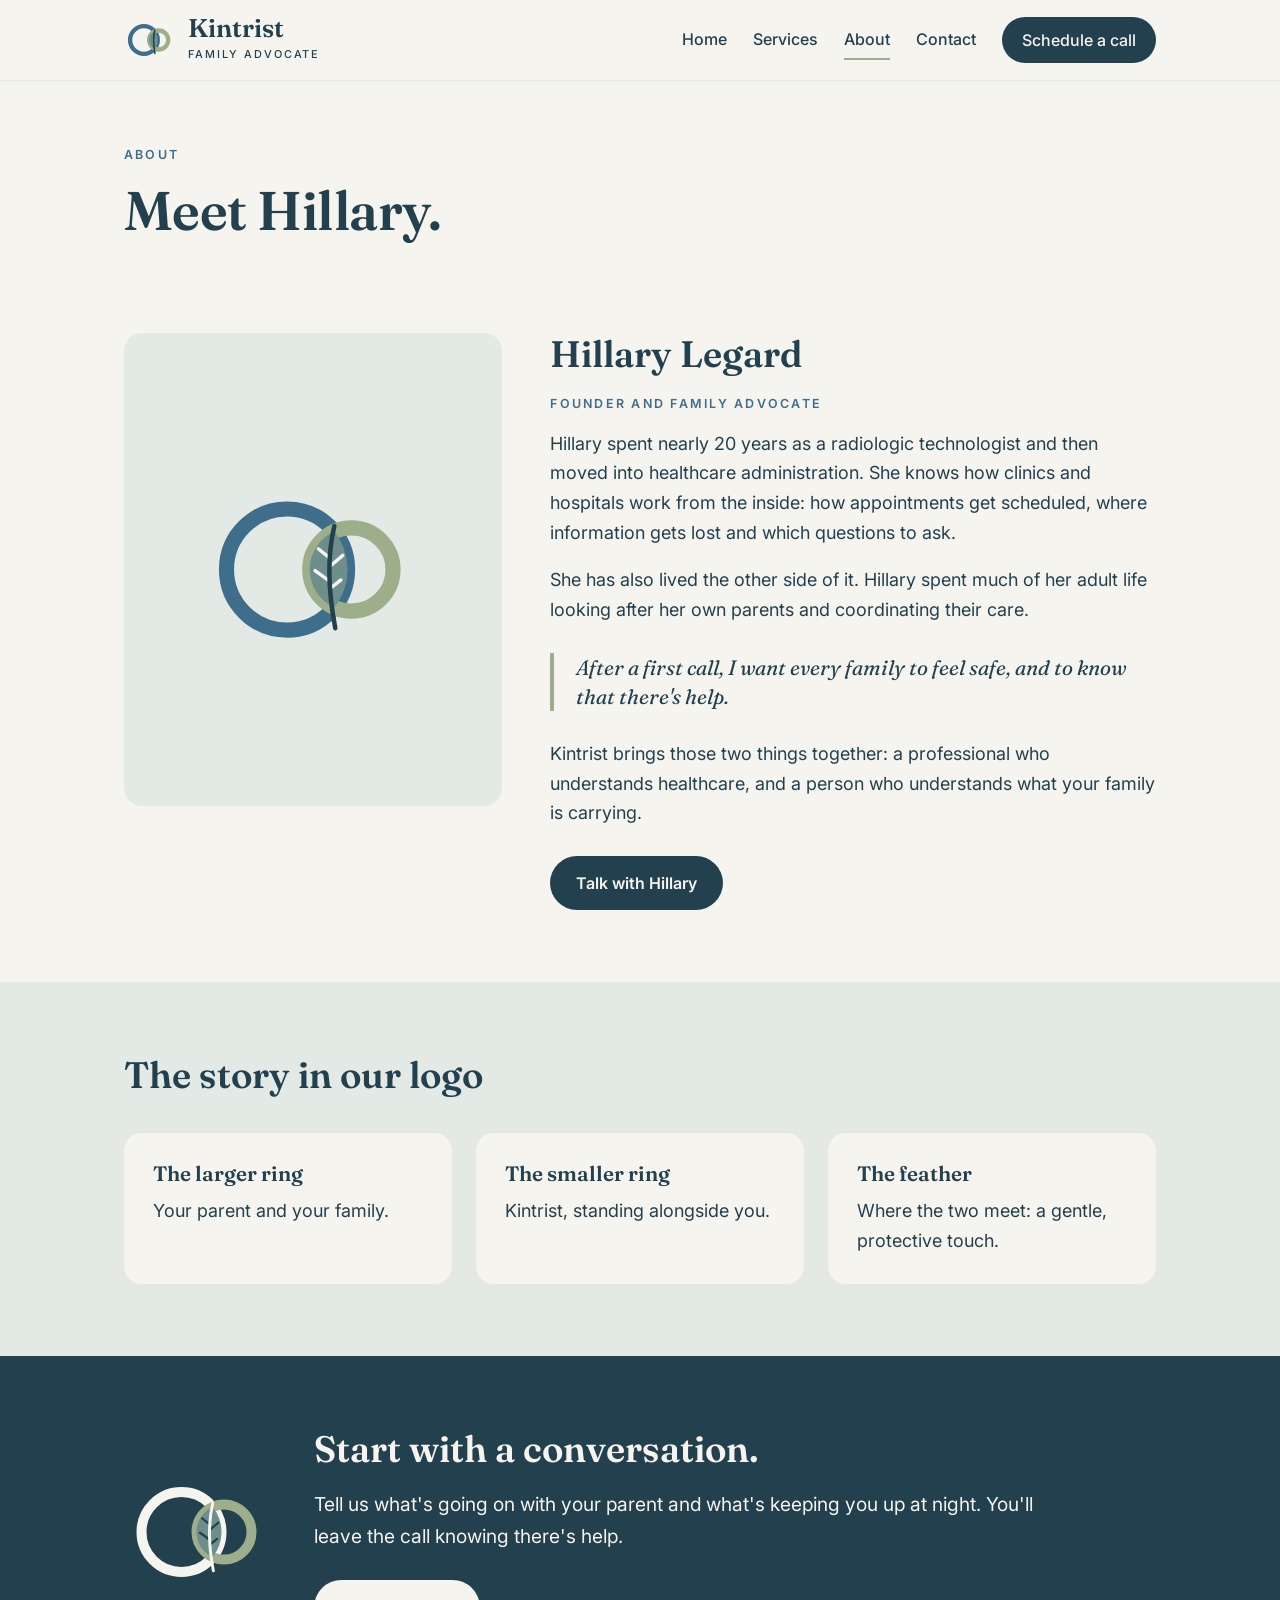
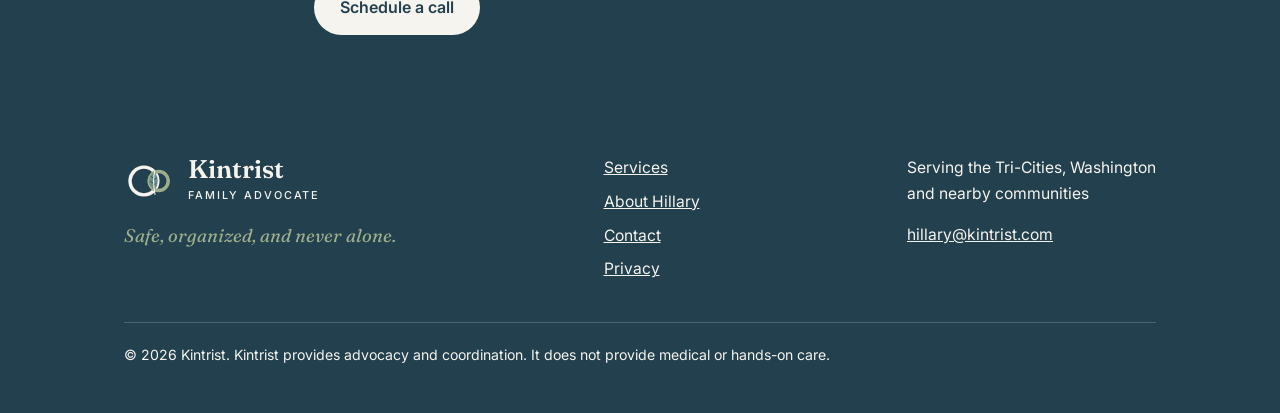
==== about.html @ 2deb4d43 "Add first draft of the Kintrist website Home, Services, About, Contact and Privacy pages in the appr" ====
<!DOCTYPE html>
<html lang="en">
<head>
  <meta charset="utf-8">
  <meta name="viewport" content="width=device-width, initial-scale=1">
  <title>About Hillary | Kintrist</title>
  <meta name="description" content="Hillary Legard, founder of Kintrist, brings nearly 20 years in healthcare to family advocacy in the Tri-Cities, WA.">
  <link rel="icon" href="favicon.svg" type="image/svg+xml">
  <link rel="preconnect" href="https://fonts.googleapis.com">
  <link rel="preconnect" href="https://fonts.gstatic.com" crossorigin>
  <link href="https://fonts.googleapis.com/css2?family=Fraunces:ital,opsz,wght@0,9..144,600;1,9..144,400&family=Inter:wght@400;500;600&display=swap" rel="stylesheet">
  <link rel="stylesheet" href="styles.css">
</head>
<body>
  <a class="skip" href="#main">Skip to main content</a>
  <header class="site-header">
    <div class="wrap">
      <a class="lockup" href="index.html" aria-label="Kintrist, Family Advocate: home">
        <svg xmlns="http://www.w3.org/2000/svg" viewBox="0 0 120 120" aria-hidden="true">
  <circle cx="46" cy="60" r="32" fill="none" stroke="#3F6E8C" stroke-width="10"/>
  <circle cx="80" cy="60" r="22" fill="none" stroke="#9DAE8A" stroke-width="10"/>
  <path d="M70.94 39.95 A32 32 0 0 1 70.94 80.05 A22 22 0 0 1 70.94 39.95 Z" fill="#6E8E8B"/>
  <path d="M71 37 Q65.5 60 71.5 91" stroke="#23404F" stroke-width="3.6" stroke-linecap="round" fill="none"/>
</svg>
        <span><span class="lockup-name">Kintrist</span><span class="lockup-desc">Family Advocate</span></span>
      </a>
      <nav class="nav" aria-label="Main">
        <a href="index.html">Home</a>
        <a href="services.html">Services</a>
        <a href="about.html" aria-current="page">About</a>
        <a href="contact.html">Contact</a>
        <a class="button" href="contact.html">Schedule a call</a>
      </nav>
    </div>
  </header>

  <main id="main">
    <section class="page-head">
      <div class="wrap">
        <p class="eyebrow">About</p>
        <h1>Meet Hillary.</h1>
      </div>
    </section>

    <section class="about">
      <div class="wrap">
        <div class="portrait">
          <svg xmlns="http://www.w3.org/2000/svg" viewBox="0 0 120 120" role="img" aria-label="Kintrist logo">
  <circle cx="46" cy="60" r="32" fill="none" stroke="#3F6E8C" stroke-width="8"/>
  <circle cx="80" cy="60" r="22" fill="none" stroke="#9DAE8A" stroke-width="8"/>
  <path d="M70.94 39.95 A32 32 0 0 1 70.94 80.05 A22 22 0 0 1 70.94 39.95 Z" fill="#6E8E8B"/>
  <path d="M68.6 54 L62.5 49 M68.3 66 L60.8 60.6 M69 58 L75.5 52.5 M68.8 70 L74.5 65.5" stroke="#F6F4EE" stroke-width="1.8" stroke-linecap="round" fill="none"/>
  <path d="M71 37 Q65.5 60 71.5 91" stroke="#23404F" stroke-width="2.4" stroke-linecap="round" fill="none"/>
</svg>
        </div>
        <div>
          <h2>Hillary Legard</h2>
          <p class="eyebrow">Founder and Family Advocate</p>
          <p>Hillary spent nearly 20 years as a radiologic technologist and then moved into healthcare administration. She knows how clinics and hospitals work from the inside: how appointments get scheduled, where information gets lost and which questions to ask.</p>
          <p>She has also lived the other side of it. Hillary spent much of her adult life looking after her own parents and coordinating their care.</p>
          <blockquote>After a first call, I want every family to feel safe, and to know that there's help.</blockquote>
          <p>Kintrist brings those two things together: a professional who understands healthcare, and a person who understands what your family is carrying.</p>
          <div class="actions"><a class="button" href="contact.html">Talk with Hillary</a></div>
        </div>
      </div>
    </section>

    <section class="soft">
      <div class="wrap">
        <h2>The story in our logo</h2>
        <div class="grid three">
          <div class="card">
            <h3>The larger ring</h3>
            <p>Your parent and your family.</p>
          </div>
          <div class="card">
            <h3>The smaller ring</h3>
            <p>Kintrist, standing alongside you.</p>
          </div>
          <div class="card">
            <h3>The feather</h3>
            <p>Where the two meet: a gentle, protective touch.</p>
          </div>
        </div>
      </div>
    </section>

    <section class="band">
      <div class="wrap">
        <svg xmlns="http://www.w3.org/2000/svg" viewBox="0 0 120 120" role="img" aria-label="Kintrist logo">
  <circle cx="46" cy="60" r="32" fill="none" stroke="#F6F4EE" stroke-width="8"/>
  <circle cx="80" cy="60" r="22" fill="none" stroke="#9DAE8A" stroke-width="8"/>
  <path d="M70.94 39.95 A32 32 0 0 1 70.94 80.05 A22 22 0 0 1 70.94 39.95 Z" fill="#6E8E8B"/>
  <path d="M68.6 54 L62.5 49 M68.3 66 L60.8 60.6 M69 58 L75.5 52.5 M68.8 70 L74.5 65.5" stroke="#23404F" stroke-width="1.8" stroke-linecap="round" fill="none"/>
  <path d="M71 37 Q65.5 60 71.5 91" stroke="#F6F4EE" stroke-width="2.4" stroke-linecap="round" fill="none"/>
</svg>
        <div>
          <h2>Start with a conversation.</h2>
          <p class="lead">Tell us what's going on with your parent and what's keeping you up at night. You'll leave the call knowing there's help.</p>
          <div class="actions"><a class="button on-dark" href="contact.html">Schedule a call</a></div>
        </div>
      </div>
    </section>
  </main>

  <footer class="site-footer">
    <div class="wrap">
      <div>
        <a class="lockup" href="index.html" aria-label="Kintrist home">
          <svg xmlns="http://www.w3.org/2000/svg" viewBox="0 0 120 120" aria-hidden="true">
  <circle cx="46" cy="60" r="32" fill="none" stroke="#F6F4EE" stroke-width="8"/>
  <circle cx="80" cy="60" r="22" fill="none" stroke="#9DAE8A" stroke-width="8"/>
  <path d="M70.94 39.95 A32 32 0 0 1 70.94 80.05 A22 22 0 0 1 70.94 39.95 Z" fill="#6E8E8B"/>
  <path d="M68.6 54 L62.5 49 M68.3 66 L60.8 60.6 M69 58 L75.5 52.5 M68.8 70 L74.5 65.5" stroke="#23404F" stroke-width="1.8" stroke-linecap="round" fill="none"/>
  <path d="M71 37 Q65.5 60 71.5 91" stroke="#F6F4EE" stroke-width="2.4" stroke-linecap="round" fill="none"/>
</svg>
          <span><span class="lockup-name">Kintrist</span><span class="lockup-desc">Family Advocate</span></span>
        </a>
        <p class="tagline">Safe, organized, and never alone.</p>
      </div>
      <ul>
        <li><a href="services.html">Services</a></li>
        <li><a href="about.html">About Hillary</a></li>
        <li><a href="contact.html">Contact</a></li>
        <li><a href="privacy.html">Privacy</a></li>
      </ul>
      <div>
        <p>Serving the Tri-Cities, Washington<br>and nearby communities</p>
        <p><a href="mailto:hillary@kintrist.com">hillary@kintrist.com</a></p>
      </div>
      <p class="legal">&copy; 2026 Kintrist. Kintrist provides advocacy and coordination. It does not provide medical or hands-on care.</p>
    </div>
  </footer>
</body>
</html>
---- styles.css ----
/* Kintrist site styles. Brand rules: see the Kintrist Brand Identity doc. */
:root {
  --k-river: #3F6E8C;
  --k-sage: #9DAE8A;
  --k-overlap: #6E8E8B;
  --k-deep: #23404F;
  --k-linen: #F6F4EE;
  --k-mist: #E3EAE6;
  --k-font-display: 'Fraunces', Georgia, serif;
  --k-font-body: 'Inter', system-ui, -apple-system, 'Segoe UI', sans-serif;
  --k-width: 1080px;
}
*, *::before, *::after { box-sizing: border-box; }
html { -webkit-text-size-adjust: 100%; }
body {
  margin: 0;
  background: var(--k-linen);
  color: var(--k-deep);
  font-family: var(--k-font-body);
  font-size: 18px;
  line-height: 1.65;
}
img, svg { max-width: 100%; }
h1, h2, h3 { font-family: var(--k-font-display); font-weight: 600; color: var(--k-deep); line-height: 1.15; margin: 0 0 0.5em; }
h1 { font-size: clamp(2.2rem, 5vw, 3.4rem); letter-spacing: -0.01em; }
h2 { font-size: clamp(1.7rem, 3.4vw, 2.3rem); }
h3 { font-size: 1.3rem; }
p { margin: 0 0 1em; }
a { color: var(--k-river); }
a:focus-visible, button:focus-visible, input:focus-visible, textarea:focus-visible {
  outline: 3px solid var(--k-river); outline-offset: 3px;
}
.wrap { max-width: var(--k-width); margin: 0 auto; padding: 0 24px; }
.skip { position: absolute; left: -9999px; }
.skip:focus { left: 16px; top: 16px; background: var(--k-linen); padding: 8px 12px; z-index: 10; }

/* Header */
.site-header { border-bottom: 1px solid var(--k-mist); background: var(--k-linen); }
.site-header .wrap { display: flex; align-items: center; justify-content: space-between; gap: 16px 32px; flex-wrap: wrap; padding-top: 14px; padding-bottom: 14px; }
.lockup { display: flex; align-items: center; gap: 12px; text-decoration: none; color: var(--k-deep); }
.lockup svg { width: 52px; height: 52px; flex: none; }
.lockup-name { display: block; font-family: var(--k-font-display); font-weight: 600; font-size: 1.6rem; line-height: 1; }
.lockup-desc { display: block; font-size: 0.68rem; font-weight: 500; letter-spacing: 0.18em; text-transform: uppercase; margin-top: 5px; }
.nav { display: flex; align-items: center; gap: 6px 26px; flex-wrap: wrap; }
.nav a { color: var(--k-deep); text-decoration: none; font-weight: 500; font-size: 1rem; padding: 6px 0; border-bottom: 2px solid transparent; }
.nav a:hover, .nav a[aria-current="page"] { border-bottom-color: var(--k-sage); }
.nav a.button { padding: 10px 20px; border-bottom: 0; color: var(--k-linen); }

/* Buttons */
.button {
  display: inline-block; background: var(--k-deep); color: var(--k-linen);
  font-family: var(--k-font-body); font-weight: 600; font-size: 1rem;
  padding: 14px 26px; border-radius: 999px; border: 0; text-decoration: none; cursor: pointer;
}
.button:hover { background: var(--k-river); }
.button.ghost { background: transparent; color: var(--k-deep); box-shadow: inset 0 0 0 2px var(--k-deep); }
.button.ghost:hover { background: var(--k-mist); }
.button.on-dark { background: var(--k-linen); color: var(--k-deep); }
.button.on-dark:hover { background: var(--k-mist); }
.actions { display: flex; gap: 14px; flex-wrap: wrap; margin-top: 28px; }

/* Sections */
section { padding: 72px 0; }
.soft { background: var(--k-mist); }
.lead { font-size: 1.2rem; max-width: 40em; }
.tagline { font-family: var(--k-font-display); font-style: italic; font-weight: 400; font-size: 1.45rem; color: var(--k-river); margin-bottom: 0.8em; }
.eyebrow { font-size: 0.78rem; font-weight: 600; letter-spacing: 0.18em; text-transform: uppercase; color: var(--k-river); margin-bottom: 14px; }

.hero .wrap { display: grid; grid-template-columns: 1.4fr 1fr; gap: 48px; align-items: center; }
.hero-mark { display: flex; justify-content: center; }
.hero-mark svg { width: min(340px, 80%); height: auto; }
.page-head { padding: 64px 0 40px; }
.page-head + section { padding-top: 24px; }

.grid { display: grid; gap: 24px; margin-top: 36px; }
.grid.three { grid-template-columns: repeat(3, 1fr); }
.grid.two { grid-template-columns: repeat(2, 1fr); }
.card { background: var(--k-linen); border: 1px solid var(--k-mist); border-radius: 18px; padding: 28px; }
.soft .card { border-color: transparent; }
.card p:last-child, .card ul:last-child { margin-bottom: 0; }
.card ul, .plain { padding-left: 1.1em; margin: 0 0 1em; }
.card li, .plain li { margin-bottom: 0.45em; }
.price { font-family: var(--k-font-display); font-weight: 600; font-size: 2rem; line-height: 1.1; margin-bottom: 0.6em; }
.price span { font-family: var(--k-font-body); font-weight: 400; font-size: 1rem; }
.prose { max-width: 46em; }
.prose h2 { font-size: 1.5rem; margin-top: 1.6em; }
.card.do { border-top: 6px solid var(--k-river); }
.card.dont { border-top: 6px solid var(--k-sage); }

.steps { counter-reset: step; list-style: none; padding: 0; }
.steps li { counter-increment: step; position: relative; padding-top: 58px; }
.steps li::before {
  content: counter(step); position: absolute; top: 0; left: 0;
  width: 42px; height: 42px; border-radius: 50%;
  background: var(--k-deep); color: var(--k-linen);
  font-family: var(--k-font-display); font-weight: 600; font-size: 1.2rem;
  display: flex; align-items: center; justify-content: center;
}

.band { background: var(--k-deep); color: var(--k-linen); }
.band h2 { color: var(--k-linen); }
.band .wrap { display: grid; grid-template-columns: auto 1fr; gap: 40px; align-items: center; }
.band svg { width: 150px; height: 150px; }
.band .tagline { color: var(--k-sage); }

.about .wrap { display: grid; grid-template-columns: 1fr 1.6fr; gap: 48px; align-items: start; }
.portrait { background: var(--k-mist); border-radius: 18px; aspect-ratio: 4 / 5; display: flex; align-items: center; justify-content: center; }
.portrait svg { width: 60%; height: auto; }
blockquote { margin: 28px 0; padding-left: 22px; border-left: 4px solid var(--k-sage); font-family: var(--k-font-display); font-style: italic; font-size: 1.3rem; line-height: 1.4; }

/* Contact */
.contact .wrap { display: grid; grid-template-columns: 1fr 1.3fr; gap: 48px; align-items: start; }
form { display: grid; gap: 18px; }
label { font-weight: 500; display: grid; gap: 6px; }
input, textarea {
  font: inherit; color: var(--k-deep); background: #fff;
  border: 1px solid #b9c5c1; border-radius: 10px; padding: 12px 14px; width: 100%;
}
textarea { min-height: 140px; resize: vertical; }
.note { font-size: 0.95rem; }
.form-status { background: var(--k-mist); border-radius: 10px; padding: 14px 16px; }
.form-status[hidden] { display: none; }

/* Footer */
.site-footer { background: var(--k-deep); color: var(--k-linen); padding: 48px 0 32px; font-size: 0.98rem; }
.site-footer .wrap { display: flex; justify-content: space-between; gap: 32px; flex-wrap: wrap; }
.site-footer a { color: var(--k-linen); }
.site-footer .lockup { color: var(--k-linen); }
.site-footer .tagline { color: var(--k-sage); font-size: 1.15rem; margin: 14px 0 0; }
.site-footer ul { list-style: none; margin: 0; padding: 0; display: grid; gap: 8px; }
.site-footer .legal { width: 100%; border-top: 1px solid rgba(246, 244, 238, 0.2); padding-top: 20px; margin-top: 8px; font-size: 0.88rem; }

@media (max-width: 820px) {
  body { font-size: 17px; }
  section { padding: 52px 0; }
  .hero .wrap, .about .wrap, .contact .wrap, .band .wrap { grid-template-columns: 1fr; }
  .hero-mark { order: -1; }
  .hero-mark svg { width: 180px; }
  .grid.three, .grid.two { grid-template-columns: 1fr; }
  .portrait { max-width: 320px; }
  .band svg { width: 110px; height: 110px; }
}
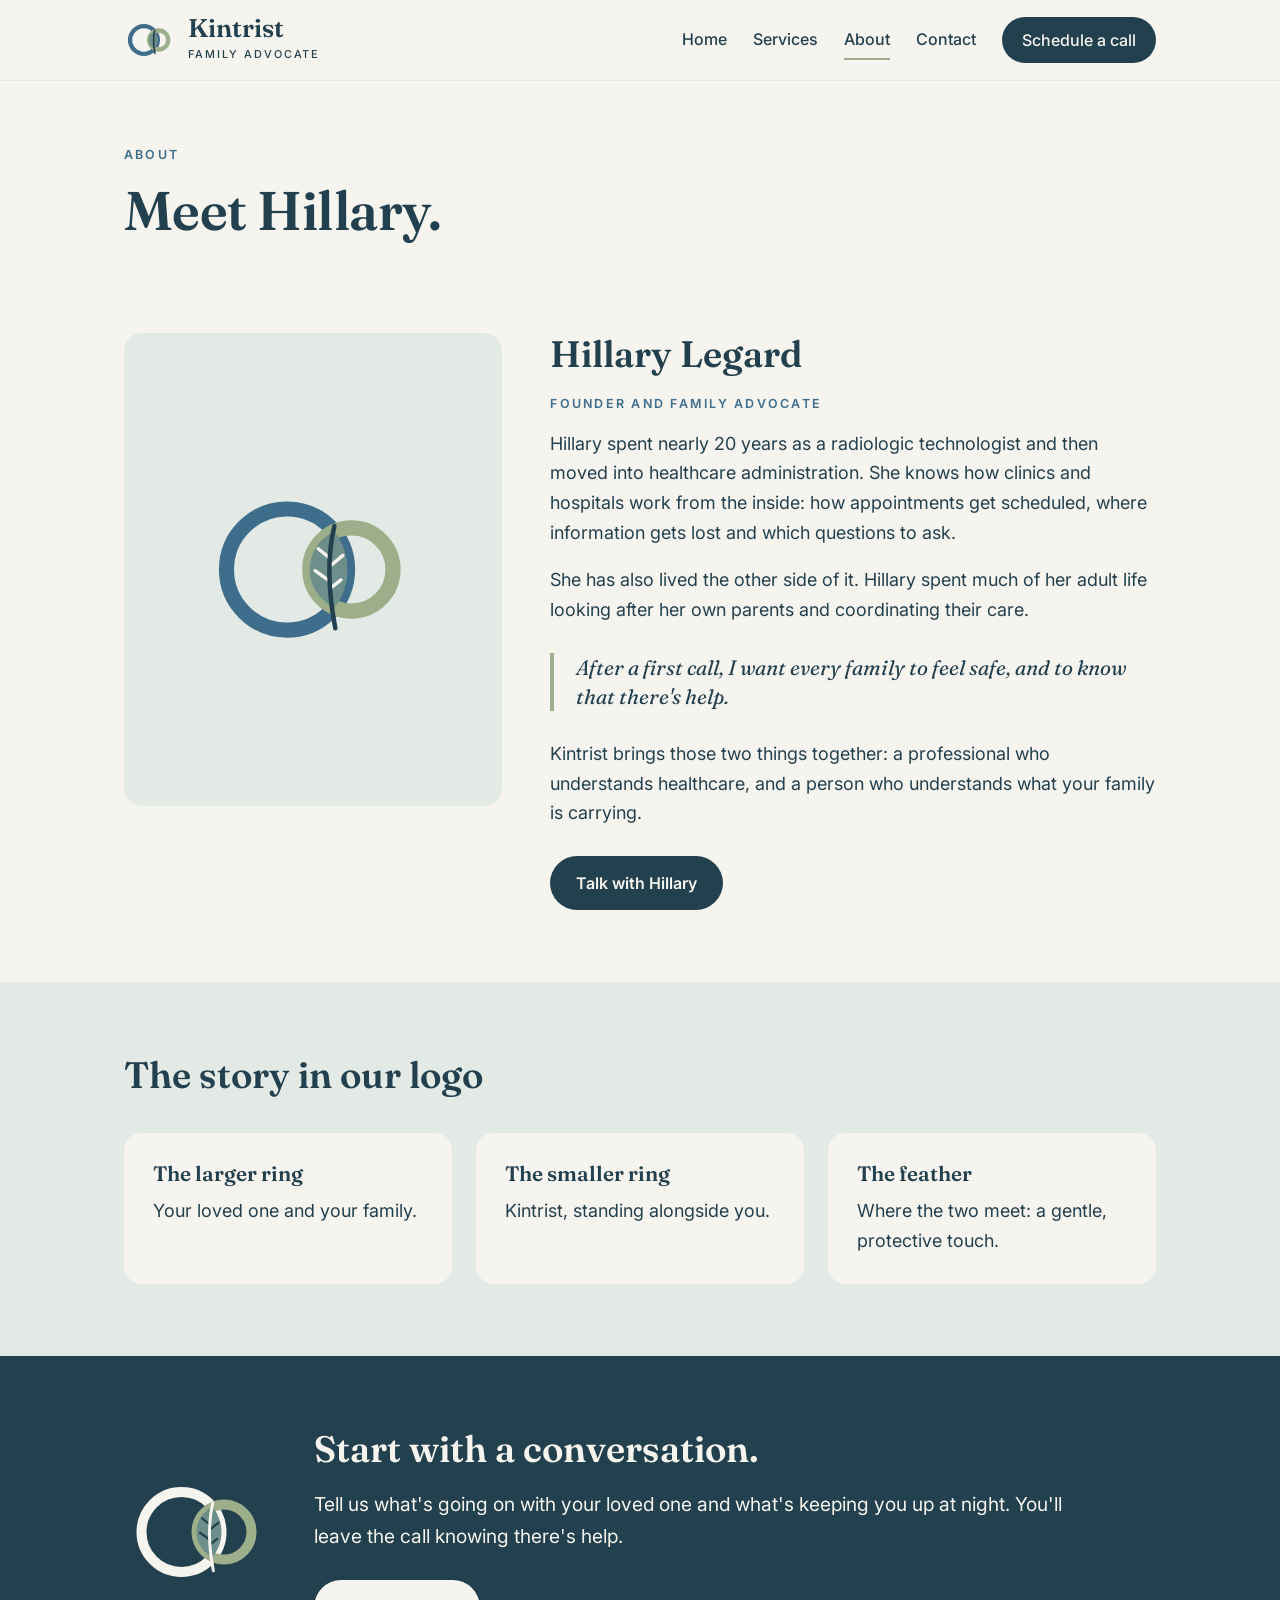
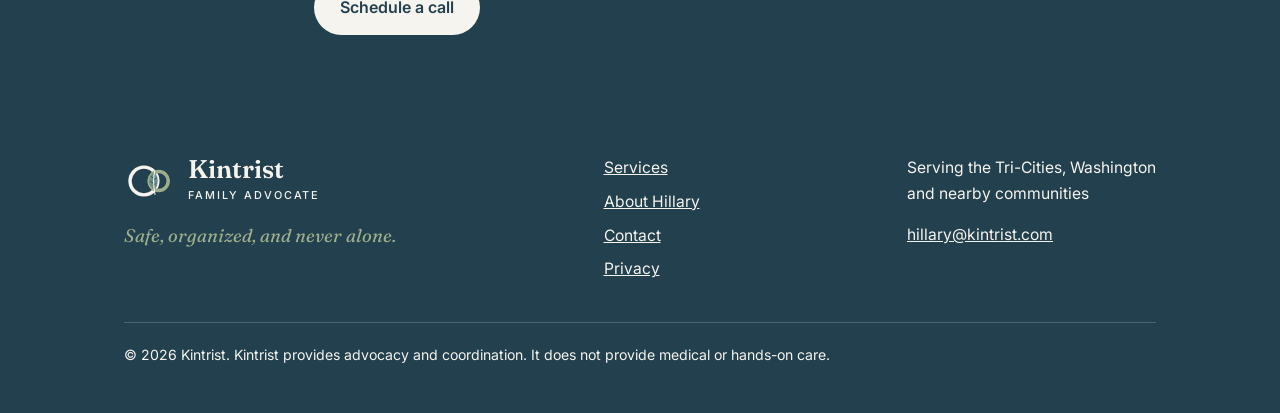
==== commit 9ebcd9ba: "Say "loved one" instead of "parent" across the site Co-Authored-By: Claude Fable 5.2 <noreply@anthro" ====
--- a/about.html
+++ b/about.html
@@ -71,7 +71,7 @@
         <div class="grid three">
           <div class="card">
             <h3>The larger ring</h3>
-            <p>Your parent and your family.</p>
+            <p>Your loved one and your family.</p>
           </div>
           <div class="card">
             <h3>The smaller ring</h3>
@@ -96,7 +96,7 @@
 </svg>
         <div>
           <h2>Start with a conversation.</h2>
-          <p class="lead">Tell us what's going on with your parent and what's keeping you up at night. You'll leave the call knowing there's help.</p>
+          <p class="lead">Tell us what's going on with your loved one and what's keeping you up at night. You'll leave the call knowing there's help.</p>
           <div class="actions"><a class="button on-dark" href="contact.html">Schedule a call</a></div>
         </div>
       </div>
